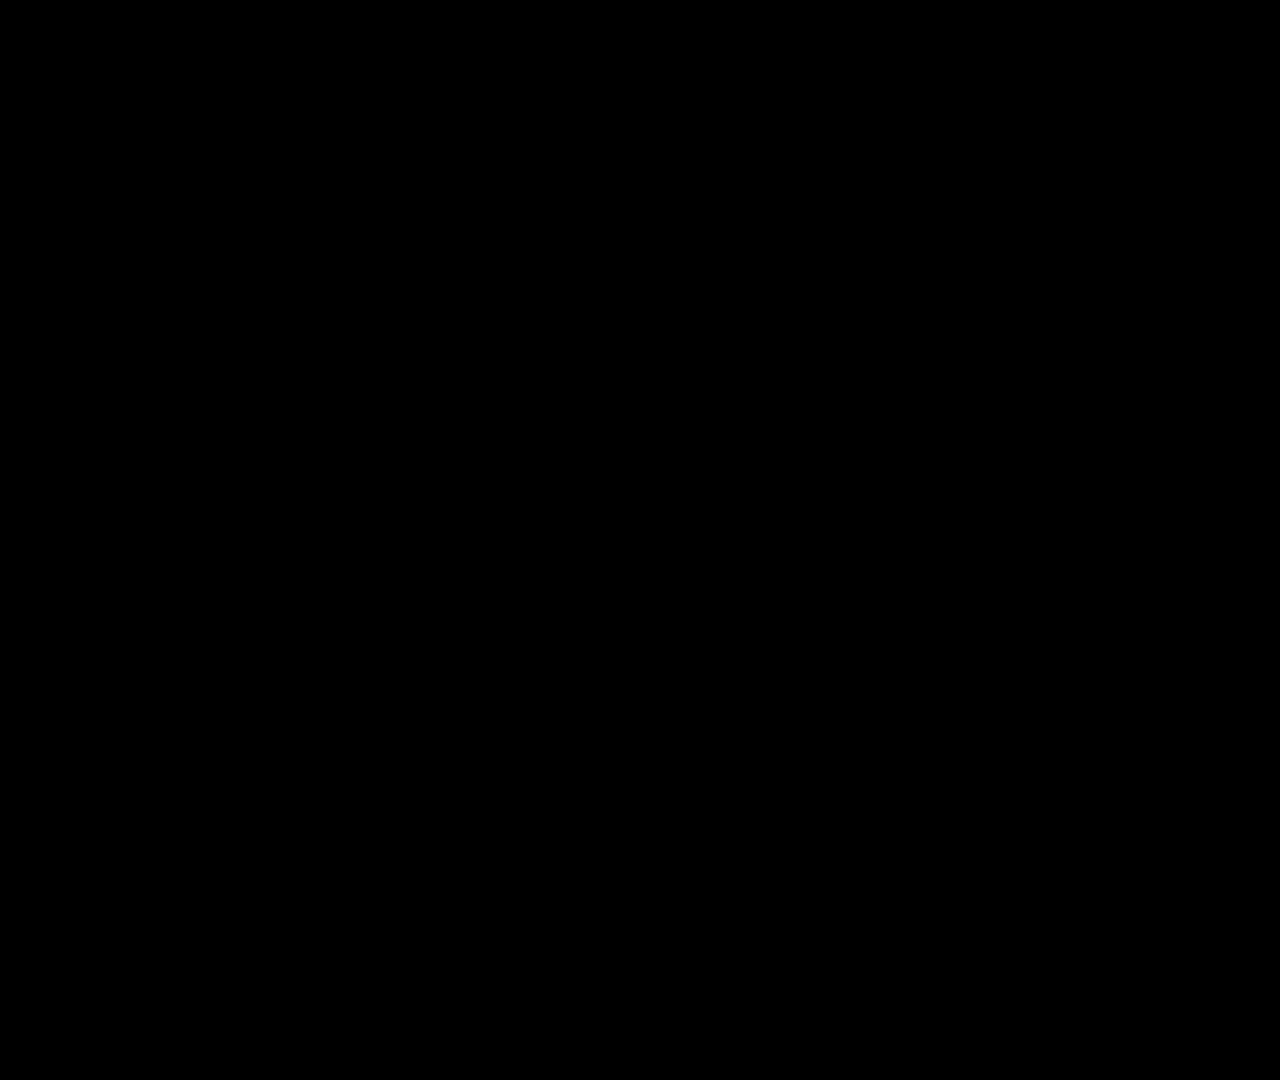
==== hyperframes/index.html @ 961dae5e "feat: scaffold HyperFrames project with hot-tips authoring contract (check passes)" ====
<!doctype html>
<html lang="en">
  <head>
    <meta charset="UTF-8" />
    <meta name="viewport" content="width=1920, height=1080" />
    <script src="https://cdn.jsdelivr.net/npm/gsap@3.14.2/dist/gsap.min.js"></script>
    <style>
      * {
        margin: 0;
        padding: 0;
        box-sizing: border-box;
      }
      html,
      body {
        margin: 0;
        width: 1920px;
        height: 1080px;
        overflow: hidden;
        background: #000;
      }
      body {
        font-family: "Inter", sans-serif;
      }
      code,
      pre,
      .monospace {
        font-family: "JetBrains Mono", monospace;
      }
    </style>
  </head>
  <body>
    <div
      id="root"
      data-composition-id="main"
      data-start="0"
      data-duration="10"
      data-width="1920"
      data-height="1080"
    >
      
      

      <!--
        Add your clips here. Example:
        <div id="title" class="clip" data-start="0" data-duration="5" data-track-index="1"
             style="font-size: 64px; color: #fff; padding: 40px">
          Hello World
        </div>
      -->
    </div>

    <script>
      window.__timelines = window.__timelines || {};
      const tl = gsap.timeline({ paused: true });
      // Example: tl.from("#title", { opacity: 0, y: -50, duration: 1 }, 0);
      window.__timelines["main"] = tl;
    </script>
  </body>
</html>
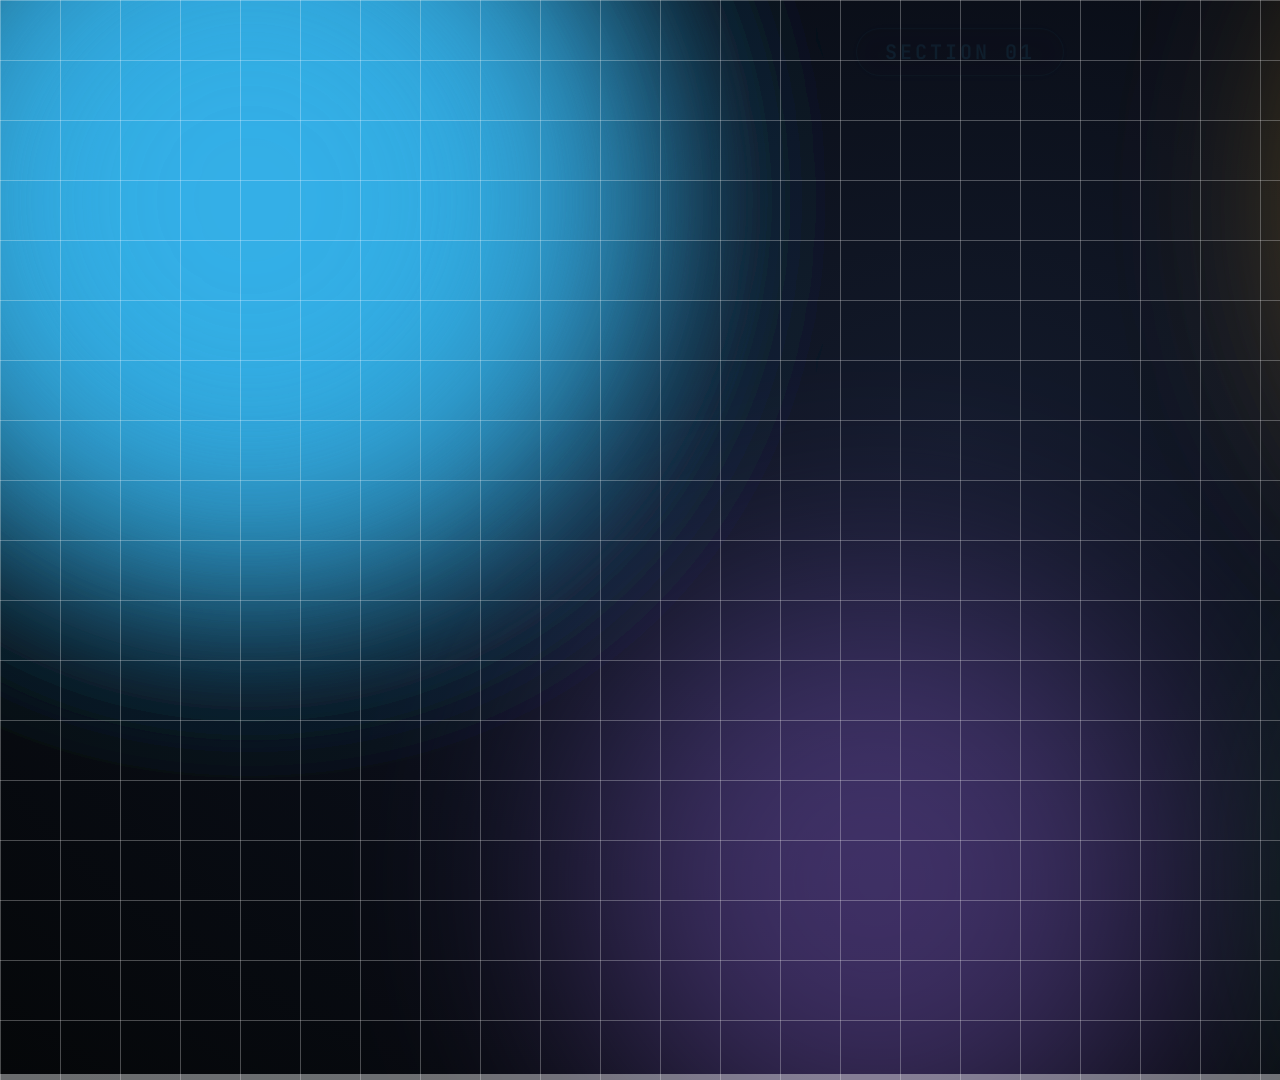
==== commit f43cf662: "feat: harness-engineering 10-clip HyperFrames composition (6:22, check passes, 61/61 WCAG AA)" ====
--- a/hyperframes/index.html
+++ b/hyperframes/index.html
@@ -3,57 +3,523 @@
   <head>
     <meta charset="UTF-8" />
     <meta name="viewport" content="width=1920, height=1080" />
+    <title>Agent Harness Engineering</title>
+    <link rel="preconnect" href="https://fonts.googleapis.com" />
+    <link rel="preconnect" href="https://fonts.gstatic.com" crossorigin />
+    <link
+      href="https://fonts.googleapis.com/css2?family=Inter:wght@400;500;600;700;800&family=JetBrains+Mono:wght@400;500;600;700&display=swap"
+      rel="stylesheet"
+    />
     <script src="https://cdn.jsdelivr.net/npm/gsap@3.14.2/dist/gsap.min.js"></script>
-    <style>
-      * {
-        margin: 0;
-        padding: 0;
-        box-sizing: border-box;
-      }
-      html,
-      body {
-        margin: 0;
-        width: 1920px;
-        height: 1080px;
-        overflow: hidden;
-        background: #000;
-      }
-      body {
-        font-family: "Inter", sans-serif;
-      }
-      code,
-      pre,
-      .monospace {
-        font-family: "JetBrains Mono", monospace;
-      }
-    </style>
+    <link rel="stylesheet" href="styles/main.css" />
   </head>
   <body>
     <div
       id="root"
-      data-composition-id="main"
+      data-composition-id="agent-harness-engineering"
       data-start="0"
-      data-duration="10"
+      data-duration="382"
       data-width="1920"
       data-height="1080"
+      data-layout-allow-overflow
     >
-      
-      
-
-      <!--
-        Add your clips here. Example:
-        <div id="title" class="clip" data-start="0" data-duration="5" data-track-index="1"
-             style="font-size: 64px; color: #fff; padding: 40px">
-          Hello World
-        </div>
-      -->
+      <!-- ────────────────────────────────────────────────────
+           CLIP 1 — Introduction to Agent Harness Engineering
+           start 0 · dur 38 · track 1
+      ──────────────────────────────────────────────────── -->
+      <section
+        id="clip-1"
+        class="clip"
+        data-start="0"
+        data-duration="38"
+        data-track-index="1"
+      >
+        <div class="scene-bg" aria-hidden="true"></div>
+        <div class="glow glow-cyan" aria-hidden="true"></div>
+        <div class="grid-overlay" aria-hidden="true"></div>
+
+        <div class="scene-content">
+          <span class="badge badge-cyan" data-el="badge">SECTION 01</span>
+          <h1 class="title">Agent Harness Engineering</h1>
+          <p class="subtitle">What wraps an LLM to make it an agent?</p>
+
+          <div class="cards-row">
+            <div class="card card-cyan" data-el="left-card">
+              <h3 class="card-title">Agent = Model + Harness</h3>
+              <ul class="bullets">
+                <li data-el="bullet">Model = the brain (LLM)</li>
+                <li data-el="bullet">Harness = everything around it</li>
+                <li data-el="bullet">Analogy: OS wraps a CPU</li>
+                <li data-el="bullet">Same model, 6× performance difference</li>
+              </ul>
+            </div>
+            <div class="card card-purple" data-el="right-card">
+              <h3 class="card-title">The OS Analogy</h3>
+              <ul class="bullets">
+                <li data-el="bullet">LLM = CPU</li>
+                <li data-el="bullet">Context = RAM</li>
+                <li data-el="bullet">Database = Disk</li>
+                <li data-el="bullet">Tools = Drivers</li>
+                <li data-el="bullet">Harness = Operating System</li>
+              </ul>
+            </div>
+          </div>
+
+          <div class="callout callout-amber" data-el="callout">
+            The harness is the operating system for your AI agent.
+          </div>
+        </div>
+        <div class="progress-bar" aria-hidden="true"><span data-el="progress"></span></div>
+      </section>
+
+      <!-- ────────────────────────────────────────────────────
+           CLIP 2 — Framework vs Harness
+           start 38 · dur 38 · track 1
+      ──────────────────────────────────────────────────── -->
+      <section
+        id="clip-2"
+        class="clip"
+        data-start="38"
+        data-duration="38"
+        data-track-index="1"
+      >
+        <div class="scene-bg" aria-hidden="true"></div>
+        <div class="glow glow-amber" aria-hidden="true"></div>
+        <div class="grid-overlay" aria-hidden="true"></div>
+
+        <div class="scene-content">
+          <span class="badge badge-cyan" data-el="badge">SECTION 02</span>
+          <h1 class="title">Framework vs Harness</h1>
+          <p class="subtitle">Two paradigms for building AI agents</p>
+
+          <div class="cards-row">
+            <div class="card card-amber" data-el="left-card">
+              <h3 class="card-title">Frameworks</h3>
+              <p class="card-tag">Build from parts</p>
+              <ul class="bullets">
+                <li data-el="bullet">LangChain, AutoGen</li>
+                <li data-el="bullet">Manual wiring of chains &amp; retrievers</li>
+                <li data-el="bullet">You assemble the pipeline</li>
+                <li data-el="bullet">Building blocks, not a working agent</li>
+              </ul>
+            </div>
+            <div class="card card-emerald" data-el="right-card">
+              <h3 class="card-title">Harnesses</h3>
+              <p class="card-tag">Pre-wired &amp; ready</p>
+              <ul class="bullets">
+                <li data-el="bullet">Claude Code, Cursor</li>
+                <li data-el="bullet">Pre-wired execution loop</li>
+                <li data-el="bullet">Targets user goals directly</li>
+                <li data-el="bullet">Industry is converging here</li>
+              </ul>
+            </div>
+          </div>
+
+          <div class="callout callout-emerald" data-el="callout">
+            Frameworks give you parts. Harnesses give you a working agent.
+          </div>
+        </div>
+        <div class="progress-bar" aria-hidden="true"><span data-el="progress"></span></div>
+      </section>
+
+      <!-- ────────────────────────────────────────────────────
+           CLIP 3 — The Execution Loop
+           start 76 · dur 40 · track 1
+      ──────────────────────────────────────────────────── -->
+      <section
+        id="clip-3"
+        class="clip"
+        data-start="76"
+        data-duration="40"
+        data-track-index="1"
+      >
+        <div class="scene-bg" aria-hidden="true"></div>
+        <div class="glow glow-cyan" aria-hidden="true"></div>
+        <div class="grid-overlay" aria-hidden="true"></div>
+
+        <div class="scene-content">
+          <span class="badge badge-cyan" data-el="badge">SECTION 03</span>
+          <h1 class="title">The Execution Loop</h1>
+          <p class="subtitle">The heartbeat of every agent harness</p>
+
+          <div class="cards-row">
+            <div class="card card-cyan card-diagram" data-el="left-card">
+              <h3 class="card-title">The While Loop</h3>
+              <div class="flow-nodes" data-el="flow">
+                <div class="flow-node" data-el="node">Initialize</div>
+                <div class="flow-node" data-el="node">Read Context</div>
+                <div class="flow-node" data-el="node">Call LLM</div>
+                <div class="flow-node" data-el="node">Evaluate Output</div>
+                <div class="flow-node flow-branch" data-el="node">Branch</div>
+              </div>
+              <p class="flow-caption">No tool calls → final answer · tool calls → execute → observe → loop</p>
+            </div>
+            <div class="card card-purple" data-el="right-card">
+              <h3 class="card-title">Two Exit Conditions</h3>
+              <ul class="bullets">
+                <li data-el="bullet">Clean exit: model returns final answer</li>
+                <li data-el="bullet">Hard stop: max iterations exceeded</li>
+                <li data-el="bullet">Each turn appends tool observations</li>
+                <li data-el="bullet">Bounded by a max iteration counter</li>
+              </ul>
+            </div>
+          </div>
+
+          <div class="callout callout-cyan" data-el="callout">
+            Read → Call → Inspect → Act → Repeat. Two ways out.
+          </div>
+        </div>
+        <div class="progress-bar" aria-hidden="true"><span data-el="progress"></span></div>
+      </section>
+
+      <!-- ────────────────────────────────────────────────────
+           CLIP 4 — Context Management & Compaction
+           start 116 · dur 38 · track 1
+      ──────────────────────────────────────────────────── -->
+      <section
+        id="clip-4"
+        class="clip"
+        data-start="116"
+        data-duration="38"
+        data-track-index="1"
+      >
+        <div class="scene-bg" aria-hidden="true"></div>
+        <div class="glow glow-cyan" aria-hidden="true"></div>
+        <div class="grid-overlay" aria-hidden="true"></div>
+
+        <div class="scene-content">
+          <span class="badge badge-cyan" data-el="badge">SECTION 04</span>
+          <h1 class="title title-md">Context Management &amp; Compaction</h1>
+          <p class="subtitle">Keeping the agent's memory manageable</p>
+
+          <div class="cards-row">
+            <div class="card card-cyan card-diagram" data-el="left-card">
+              <h3 class="card-title">Compaction Flow</h3>
+              <div class="flow-nodes" data-el="flow">
+                <div class="flow-node" data-el="node">Count Tokens</div>
+                <div class="flow-node flow-hex" data-el="node">Threshold?</div>
+                <div class="flow-node" data-el="node">Trigger Compaction</div>
+                <div class="flow-node flow-fan" data-el="node">Prefix / Recent / Summarize</div>
+                <div class="flow-node" data-el="node">Reassemble</div>
+              </div>
+            </div>
+            <div class="card card-emerald" data-el="right-card">
+              <h3 class="card-title">What Gets Preserved</h3>
+              <ul class="bullets">
+                <li data-el="bullet">Prefix (system prompt + goal): verbatim</li>
+                <li data-el="bullet">Recent turns: kept as working memory</li>
+                <li data-el="bullet">Middle history: compressed into summary</li>
+                <li data-el="bullet">Reassembled into a smaller message list</li>
+              </ul>
+            </div>
+          </div>
+
+          <div class="callout callout-amber" data-el="callout">
+            Compaction = save the ends, summarize the middle.
+          </div>
+        </div>
+        <div class="progress-bar" aria-hidden="true"><span data-el="progress"></span></div>
+      </section>
+
+      <!-- ────────────────────────────────────────────────────
+           CLIP 5 — Tools, Skills & Permission Gating
+           start 154 · dur 38 · track 1
+      ──────────────────────────────────────────────────── -->
+      <section
+        id="clip-5"
+        class="clip"
+        data-start="154"
+        data-duration="38"
+        data-track-index="1"
+      >
+        <div class="scene-bg" aria-hidden="true"></div>
+        <div class="glow glow-cyan" aria-hidden="true"></div>
+        <div class="grid-overlay" aria-hidden="true"></div>
+
+        <div class="scene-content">
+          <span class="badge badge-cyan" data-el="badge">SECTION 05</span>
+          <h1 class="title title-md">Tools, Skills &amp; Permission Gating</h1>
+          <p class="subtitle">How the harness controls what tools may run</p>
+
+          <div class="cards-row">
+            <div class="card card-cyan" data-el="left-card">
+              <h3 class="card-title">Tool Registry</h3>
+              <ul class="bullets">
+                <li data-el="bullet">Tools registered by name + metadata</li>
+                <li data-el="bullet">LLM addresses tools by name only</li>
+                <li data-el="bullet">Registry decouples definition from execution</li>
+                <li data-el="bullet">Examples: view_file, write_file, run_bash</li>
+              </ul>
+            </div>
+            <div class="card card-ruby" data-el="right-card">
+              <h3 class="card-title">Permission Tiers</h3>
+              <ul class="bullets">
+                <li data-el="bullet">Read-only: view files, search</li>
+                <li data-el="bullet">Workspace: write within project dir</li>
+                <li data-el="bullet">Full: any command, any path</li>
+                <li data-el="bullet">Intercept before execute — never run blindly</li>
+              </ul>
+            </div>
+          </div>
+
+          <div class="callout callout-ruby" data-el="callout">
+            The harness intercepts every tool call before it runs.
+          </div>
+        </div>
+        <div class="progress-bar" aria-hidden="true"><span data-el="progress"></span></div>
+      </section>
+
+      <!-- ────────────────────────────────────────────────────
+           CLIP 6 — Sub-Agent Delegation
+           start 192 · dur 38 · track 1
+      ──────────────────────────────────────────────────── -->
+      <section
+        id="clip-6"
+        class="clip"
+        data-start="192"
+        data-duration="38"
+        data-track-index="1"
+      >
+        <div class="scene-bg" aria-hidden="true"></div>
+        <div class="glow glow-cyan" aria-hidden="true"></div>
+        <div class="grid-overlay" aria-hidden="true"></div>
+
+        <div class="scene-content">
+          <span class="badge badge-cyan" data-el="badge">SECTION 06</span>
+          <h1 class="title">Sub-Agent Delegation</h1>
+          <p class="subtitle subtitle-sm">Spawning specialist agents for exploration and verification</p>
+
+          <div class="cards-row">
+            <div class="card card-cyan" data-el="left-card">
+              <h3 class="card-title">Explorer Sub-Agent</h3>
+              <ul class="bullets">
+                <li data-el="bullet">Spawned with isolated session</li>
+                <li data-el="bullet">Restricted tools (search, read)</li>
+                <li data-el="bullet">Runs search turns</li>
+                <li data-el="bullet">Returns findings summary, not raw logs</li>
+              </ul>
+            </div>
+            <div class="card card-emerald" data-el="right-card">
+              <h3 class="card-title">Verifier Sub-Agent</h3>
+              <ul class="bullets">
+                <li data-el="bullet">Separate isolated session</li>
+                <li data-el="bullet">Restricted to pytest only</li>
+                <li data-el="bullet">Runs the test suite</li>
+                <li data-el="bullet">Returns pass/fail result to parent</li>
+              </ul>
+            </div>
+          </div>
+
+          <div class="callout callout-purple" data-el="callout">
+            Sub-agents return summaries, not raw logs — protecting the parent's context.
+          </div>
+        </div>
+        <div class="progress-bar" aria-hidden="true"><span data-el="progress"></span></div>
+      </section>
+
+      <!-- ────────────────────────────────────────────────────
+           CLIP 7 — Session Persistence & Prompt Assembly
+           start 230 · dur 38 · track 1
+      ──────────────────────────────────────────────────── -->
+      <section
+        id="clip-7"
+        class="clip"
+        data-start="230"
+        data-duration="38"
+        data-track-index="1"
+      >
+        <div class="scene-bg" aria-hidden="true"></div>
+        <div class="glow glow-cyan" aria-hidden="true"></div>
+        <div class="grid-overlay" aria-hidden="true"></div>
+
+        <div class="scene-content">
+          <span class="badge badge-cyan" data-el="badge">SECTION 07</span>
+          <h1 class="title title-sm">Session Persistence &amp; Prompt Assembly</h1>
+          <p class="subtitle">How agents remember and rebuild context</p>
+
+          <div class="cards-row">
+            <div class="card card-cyan" data-el="left-card">
+              <h3 class="card-title">Event Log (JSONL)</h3>
+              <ul class="bullets">
+                <li data-el="bullet">Every turn recorded as a discrete event</li>
+                <li data-el="bullet">USER_INPUT → MODEL_CALL → TOOL_RESULT</li>
+                <li data-el="bullet">Append-only JSONL stream</li>
+                <li data-el="bullet">Compaction events flushed to disk</li>
+              </ul>
+            </div>
+            <div class="card card-purple" data-el="right-card">
+              <h3 class="card-title">Three-Layer Prompt Rebuild</h3>
+              <ul class="bullets">
+                <li data-el="bullet">Layer 1: Static base harness instructions</li>
+                <li data-el="bullet">Layer 2: Injected AGENTS.md config</li>
+                <li data-el="bullet">Layer 3: Replayed compacted history</li>
+                <li data-el="bullet">Assembled fresh every turn</li>
+              </ul>
+            </div>
+          </div>
+
+          <div class="callout callout-cyan" data-el="callout">
+            Log everything. Rebuild the prompt from three layers each turn.
+          </div>
+        </div>
+        <div class="progress-bar" aria-hidden="true"><span data-el="progress"></span></div>
+      </section>
+
+      <!-- ────────────────────────────────────────────────────
+           CLIP 8 — Hooks, Permissions & Safety
+           start 268 · dur 38 · track 1
+      ──────────────────────────────────────────────────── -->
+      <section
+        id="clip-8"
+        class="clip"
+        data-start="268"
+        data-duration="38"
+        data-track-index="1"
+      >
+        <div class="scene-bg" aria-hidden="true"></div>
+        <div class="glow glow-amber" aria-hidden="true"></div>
+        <div class="grid-overlay" aria-hidden="true"></div>
+
+        <div class="scene-content">
+          <span class="badge badge-cyan" data-el="badge">SECTION 08</span>
+          <h1 class="title title-md-sm">Hooks, Permissions &amp; Safety</h1>
+          <p class="subtitle">The multi-stage safety pipeline</p>
+
+          <div class="cards-row">
+            <div class="card card-amber" data-el="left-card">
+              <h3 class="card-title">Pre-Tool Hooks</h3>
+              <ul class="bullets">
+                <li data-el="bullet">Intercept before execution</li>
+                <li data-el="bullet">Allow → run the tool</li>
+                <li data-el="bullet">Deny → block with error</li>
+                <li data-el="bullet">Modify → rewrite the command</li>
+              </ul>
+            </div>
+            <div class="card card-ruby" data-el="right-card">
+              <h3 class="card-title">Post-Tool &amp; Interactive Approval</h3>
+              <ul class="bullets">
+                <li data-el="bullet">Post-tool hooks: audit every result</li>
+                <li data-el="bullet">Destructive commands escalate to user</li>
+                <li data-el="bullet">Interactive approval prompt: approve or deny</li>
+                <li data-el="bullet">Audit log injected back into context</li>
+              </ul>
+            </div>
+          </div>
+
+          <div class="callout callout-ruby" data-el="callout">
+            Never execute directly — traverse the safety pipeline first.
+          </div>
+        </div>
+        <div class="progress-bar" aria-hidden="true"><span data-el="progress"></span></div>
+      </section>
+
+      <!-- ────────────────────────────────────────────────────
+           CLIP 9 — Research Insights
+           start 306 · dur 38 · track 1
+      ──────────────────────────────────────────────────── -->
+      <section
+        id="clip-9"
+        class="clip"
+        data-start="306"
+        data-duration="38"
+        data-track-index="1"
+      >
+        <div class="scene-bg" aria-hidden="true"></div>
+        <div class="glow glow-purple" aria-hidden="true"></div>
+        <div class="grid-overlay" aria-hidden="true"></div>
+
+        <div class="scene-content">
+          <span class="badge badge-cyan" data-el="badge">SECTION 09</span>
+          <h1 class="title">Research Insights</h1>
+          <p class="subtitle subtitle-sm">What Tsinghua's NLAH study tells us about harness design</p>
+
+          <div class="cards-row">
+            <div class="card card-cyan" data-el="left-card">
+              <h3 class="card-title">Module Ablation Results</h3>
+              <ul class="bullets">
+                <li data-el="bullet">Self-Evolution Attempt Loop: +4.8 SWE-bench ✓</li>
+                <li data-el="bullet">Evaluation Verifiers: −0.8 SWE-bench ✗</li>
+                <li data-el="bullet">Multi-Candidate Search: −2.4 SWE-bench ✗</li>
+                <li data-el="bullet">Only Self-Evolution consistently helps</li>
+              </ul>
+            </div>
+            <div class="card card-purple" data-el="right-card">
+              <h3 class="card-title">Harness Design Principle</h3>
+              <ul class="bullets">
+                <li data-el="bullet">Narrowing attempt loop > broadening search</li>
+                <li data-el="bullet">Verifiers and search hurt performance</li>
+                <li data-el="bullet">Fold Self-Evolution into core rule</li>
+                <li data-el="bullet">Drop what doesn't help</li>
+              </ul>
+            </div>
+          </div>
+
+          <div class="callout callout-purple" data-el="callout">
+            Narrowing the attempt loop beats broadening the search space.
+          </div>
+        </div>
+        <div class="progress-bar" aria-hidden="true"><span data-el="progress"></span></div>
+      </section>
+
+      <!-- ────────────────────────────────────────────────────
+           CLIP 10 — Minimal Python Harness Synthesis
+           start 344 · dur 38 · track 1
+      ──────────────────────────────────────────────────── -->
+      <section
+        id="clip-10"
+        class="clip"
+        data-start="344"
+        data-duration="38"
+        data-track-index="1"
+      >
+        <div class="scene-bg" aria-hidden="true"></div>
+        <div class="glow glow-emerald" aria-hidden="true"></div>
+        <div class="grid-overlay" aria-hidden="true"></div>
+
+        <div class="scene-content">
+          <span class="badge badge-cyan" data-el="badge">SECTION 10</span>
+          <h1 class="title">Minimal Python Harness</h1>
+          <p class="subtitle">Nine components, zero dependencies, one file</p>
+
+          <div class="cards-row">
+            <div class="card card-gradient card-diagram" data-el="left-card">
+              <h3 class="card-title">The 9-Component Architecture</h3>
+              <div class="flow-nodes flow-2col" data-el="flow">
+                <div class="flow-node" data-el="node">1 · System Prompt Assembly</div>
+                <div class="flow-node" data-el="node">2 · Execution Loop</div>
+                <div class="flow-node" data-el="node">3 · Context Management</div>
+                <div class="flow-node" data-el="node">4 · Pre-Tool Hooks</div>
+                <div class="flow-node" data-el="node">5 · Permissions &amp; Safety</div>
+                <div class="flow-node" data-el="node">6 · Tool Registry</div>
+                <div class="flow-node" data-el="node">7 · Built-in Primitives</div>
+                <div class="flow-node" data-el="node">8 · Sub-Agent Management</div>
+                <div class="flow-node" data-el="node">9 · Session Persistence</div>
+              </div>
+            </div>
+            <div class="card card-emerald" data-el="right-card">
+              <h3 class="card-title">The Complete Checklist</h3>
+              <ul class="bullets">
+                <li data-el="bullet">Zero external dependencies</li>
+                <li data-el="bullet">Pure Python standard library</li>
+                <li data-el="bullet">One file: minimal_harness.py</li>
+                <li data-el="bullet">A complete, working agent harness</li>
+              </ul>
+            </div>
+          </div>
+
+          <div class="callout callout-emerald" data-el="callout">
+            Nine components. Zero dependencies. One file. That's a harness.
+          </div>
+        </div>
+        <div class="progress-bar" aria-hidden="true"><span data-el="progress"></span></div>
+      </section>
     </div>
 
+    <script src="anim.js"></script>
     <script>
+      // Lint-visible registration (anim.js builds & registers the real timeline)
       window.__timelines = window.__timelines || {};
-      const tl = gsap.timeline({ paused: true });
-      // Example: tl.from("#title", { opacity: 0, y: -50, duration: 1 }, 0);
-      window.__timelines["main"] = tl;
+      window.__timelines["agent-harness-engineering"] = window.__timelines["agent-harness-engineering"] || gsap.timeline({ paused: true });
     </script>
   </body>
-</html>
+</html>
--- a/hyperframes/styles/main.css
+++ b/hyperframes/styles/main.css
@@ -0,0 +1,424 @@
+/* ═══════════════════════════════════════════════════════════════
+   Agent Harness Engineering — HyperFrames Design System
+   #090d16 slate · Inter + JetBrains Mono · glassmorphism · electric
+   ═══════════════════════════════════════════════════════════════ */
+
+/* ── Reset & globals ── */
+* {
+  margin: 0;
+  padding: 0;
+  box-sizing: border-box;
+}
+
+html,
+body {
+  margin: 0;
+  width: 1920px;
+  height: 1080px;
+  overflow: hidden;
+  background: #000;
+}
+
+body {
+  font-family: "Inter", system-ui, -apple-system, sans-serif;
+  color: #e6edf3;
+  -webkit-font-smoothing: antialiased;
+  -moz-osx-font-smoothing: grayscale;
+}
+
+code,
+pre,
+.mono {
+  font-family: "JetBrains Mono", monospace;
+}
+
+/* ── Composition root ── */
+#root {
+  position: relative;
+  width: 1920px;
+  height: 1080px;
+  overflow: hidden;
+  background: #090d16;
+}
+
+/* ── Clip base ── */
+.clip {
+  position: absolute;
+  inset: 0;
+  width: 1920px;
+  height: 1080px;
+  overflow: hidden;
+}
+
+/* ── Scene background gradient ── */
+.scene-bg {
+  position: absolute;
+  inset: 0;
+  background: radial-gradient(
+    ellipse at 50% 40%,
+    #131a2b 0%,
+    #090d16 55%,
+    #050709 100%
+  );
+  z-index: 0;
+}
+
+/* ── Ambient glow circles ── */
+.glow {
+  position: absolute;
+  border-radius: 50%;
+  filter: blur(120px);
+  opacity: 0.35;
+  z-index: 1;
+  pointer-events: none;
+}
+.glow-cyan {
+  width: 700px;
+  height: 700px;
+  top: -150px;
+  left: -100px;
+  background: #38bdf8;
+}
+.glow-amber {
+  width: 650px;
+  height: 650px;
+  top: -120px;
+  right: -80px;
+  background: #d29922;
+}
+.glow-purple {
+  width: 600px;
+  height: 600px;
+  bottom: -100px;
+  left: 30%;
+  background: #a371f7;
+}
+.glow-emerald {
+  width: 650px;
+  height: 650px;
+  bottom: -120px;
+  right: -100px;
+  background: #3fb950;
+}
+
+/* ── Grid overlay ── */
+.grid-overlay {
+  position: absolute;
+  inset: 0;
+  background-image:
+    linear-gradient(rgba(255, 255, 255, 0.03) 1px, transparent 1px),
+    linear-gradient(90deg, rgba(255, 255, 255, 0.03) 1px, transparent 1px);
+  background-size: 60px 60px;
+  z-index: 2;
+  pointer-events: none;
+}
+
+/* ── Scene content layout ── */
+.scene-content {
+  position: relative;
+  z-index: 10;
+  width: 1760px;
+  height: 980px;
+  margin: 50px 80px;
+  display: flex;
+  flex-direction: column;
+  align-items: center;
+}
+
+/* ── Badge ── */
+.badge {
+  display: inline-block;
+  font-family: "JetBrains Mono", monospace;
+  font-size: 20px;
+  font-weight: 600;
+  letter-spacing: 3px;
+  padding: 10px 28px;
+  border-radius: 999px;
+  margin-bottom: 24px;
+  background: rgba(22, 27, 38, 0.85);
+  backdrop-filter: blur(12px);
+  border: 1px solid rgba(255, 255, 255, 0.1);
+}
+.badge-cyan {
+  color: #38bdf8;
+  border-color: rgba(56, 189, 248, 0.4);
+  box-shadow: 0 0 20px rgba(56, 189, 248, 0.15);
+}
+
+/* ── Title ── */
+.title {
+  font-size: 64px;
+  font-weight: 800;
+  color: #f0f6fc;
+  text-align: center;
+  line-height: 1.1;
+  margin-bottom: 16px;
+  letter-spacing: -1px;
+}
+.title-md {
+  font-size: 56px;
+}
+.title-md-sm {
+  font-size: 60px;
+}
+.title-sm {
+  font-size: 52px;
+}
+
+/* ── Subtitle ── */
+.subtitle {
+  font-size: 28px;
+  font-weight: 400;
+  color: #9ca3af;
+  text-align: center;
+  margin-bottom: 50px;
+  max-width: 1200px;
+}
+.subtitle-sm {
+  font-size: 26px;
+}
+
+/* ── Cards row ── */
+.cards-row {
+  display: flex;
+  gap: 60px;
+  width: 100%;
+  justify-content: center;
+  align-items: flex-start;
+  flex: 1;
+}
+
+/* ── Glassmorphism card ── */
+.card {
+  position: relative;
+  flex: 0 0 760px;
+  max-width: 760px;
+  background: rgba(22, 27, 38, 0.85);
+  backdrop-filter: blur(12px);
+  border: 1px solid rgba(255, 255, 255, 0.1);
+  border-radius: 20px;
+  padding: 36px 40px;
+  box-shadow:
+    0 8px 32px rgba(0, 0, 0, 0.4),
+    0 0 0 1px rgba(255, 255, 255, 0.03) inset;
+}
+
+/* Accent border variants */
+.card-cyan {
+  border-color: rgba(56, 189, 248, 0.35);
+  box-shadow: 0 8px 32px rgba(0, 0, 0, 0.4), 0 0 30px rgba(56, 189, 248, 0.08);
+}
+.card-purple {
+  border-color: rgba(163, 113, 247, 0.35);
+  box-shadow: 0 8px 32px rgba(0, 0, 0, 0.4), 0 0 30px rgba(163, 113, 247, 0.08);
+}
+.card-emerald {
+  border-color: rgba(63, 185, 80, 0.35);
+  box-shadow: 0 8px 32px rgba(0, 0, 0, 0.4), 0 0 30px rgba(63, 185, 80, 0.08);
+}
+.card-amber {
+  border-color: rgba(210, 153, 34, 0.35);
+  box-shadow: 0 8px 32px rgba(0, 0, 0, 0.4), 0 0 30px rgba(210, 153, 34, 0.08);
+}
+.card-ruby {
+  border-color: rgba(248, 81, 73, 0.35);
+  box-shadow: 0 8px 32px rgba(0, 0, 0, 0.4), 0 0 30px rgba(248, 81, 73, 0.08);
+}
+.card-gradient {
+  border: 2px solid transparent;
+  background-image:
+    linear-gradient(rgba(22, 27, 38, 0.85), rgba(22, 27, 38, 0.85)),
+    linear-gradient(135deg, #38bdf8, #a371f7);
+  background-origin: border-box;
+  background-clip: padding-box, border-box;
+}
+
+/* ── Card title ── */
+.card-title {
+  font-size: 32px;
+  font-weight: 700;
+  color: #f0f6fc;
+  margin-bottom: 20px;
+  padding-bottom: 16px;
+  border-bottom: 1px solid rgba(255, 255, 255, 0.08);
+}
+
+/* ── Card tag (subtitle within card) ── */
+.card-tag {
+  font-family: "JetBrains Mono", monospace;
+  font-size: 18px;
+  color: #9ca3af;
+  margin-bottom: 16px;
+}
+
+/* ── Bullets ── */
+.bullets {
+  list-style: none;
+  padding: 0;
+}
+.bullets li {
+  font-size: 23px;
+  font-weight: 400;
+  color: #d1d5db;
+  line-height: 1.6;
+  padding: 10px 0 10px 32px;
+  position: relative;
+}
+.bullets li::before {
+  content: "▸";
+  position: absolute;
+  left: 0;
+  top: 10px;
+  color: #38bdf8;
+  font-size: 20px;
+  font-weight: 600;
+}
+.card-purple .bullets li::before {
+  color: #a371f7;
+}
+.card-emerald .bullets li::before {
+  color: #3fb950;
+}
+.card-amber .bullets li::before {
+  color: #d29922;
+}
+.card-ruby .bullets li::before {
+  color: #f85149;
+}
+
+/* ── Callout ── */
+.callout {
+  position: absolute;
+  bottom: 60px;
+  left: 50%;
+  transform: translateX(-50%);
+  width: 1400px;
+  text-align: center;
+  font-size: 30px;
+  font-weight: 600;
+  color: #f0f6fc;
+  padding: 28px 48px;
+  border-radius: 16px;
+  background: rgba(22, 27, 38, 0.9);
+  backdrop-filter: blur(12px);
+  border: 1px solid rgba(255, 255, 255, 0.12);
+  letter-spacing: 0.5px;
+  z-index: 20;
+}
+.callout-cyan {
+  border-color: rgba(56, 189, 248, 0.4);
+  box-shadow: 0 0 40px rgba(56, 189, 248, 0.15);
+}
+.callout-purple {
+  border-color: rgba(163, 113, 247, 0.4);
+  box-shadow: 0 0 40px rgba(163, 113, 247, 0.15);
+}
+.callout-emerald {
+  border-color: rgba(63, 185, 80, 0.4);
+  box-shadow: 0 0 40px rgba(63, 185, 80, 0.15);
+}
+.callout-amber {
+  border-color: rgba(210, 153, 34, 0.4);
+  box-shadow: 0 0 40px rgba(210, 153, 34, 0.15);
+}
+.callout-ruby {
+  border-color: rgba(248, 81, 73, 0.4);
+  box-shadow: 0 0 40px rgba(248, 81, 73, 0.15);
+}
+
+/* ── Progress bar ── */
+.progress-bar {
+  position: absolute;
+  bottom: 0;
+  left: 0;
+  width: 100%;
+  height: 6px;
+  background: rgba(255, 255, 255, 0.05);
+  z-index: 30;
+}
+.progress-bar span {
+  display: block;
+  height: 100%;
+  width: 0%;
+  background: linear-gradient(90deg, #38bdf8, #a371f7);
+  border-radius: 0 3px 3px 0;
+}
+
+/* ── Diagram / flow nodes ── */
+.card-diagram {
+  display: flex;
+  flex-direction: column;
+}
+
+.flow-nodes {
+  display: flex;
+  flex-direction: column;
+  gap: 14px;
+  margin-top: 8px;
+}
+.flow-2col {
+  display: grid;
+  grid-template-columns: 1fr 1fr;
+  gap: 14px 24px;
+}
+
+.flow-node {
+  position: relative;
+  display: flex;
+  align-items: center;
+  justify-content: center;
+  padding: 16px 24px;
+  border-radius: 12px;
+  font-family: "JetBrains Mono", monospace;
+  font-size: 20px;
+  font-weight: 500;
+  color: #d1d5db;
+  background: rgba(56, 189, 248, 0.08);
+  border: 1px solid rgba(56, 189, 248, 0.25);
+  text-align: center;
+  line-height: 1.3;
+  min-height: 56px;
+}
+.flow-node::before {
+  content: "▸";
+  position: absolute;
+  left: 10px;
+  color: #38bdf8;
+  font-size: 16px;
+}
+.flow-2col .flow-node::before {
+  content: "";
+}
+.flow-hex {
+  clip-path: polygon(8% 0, 92% 0, 100% 50%, 92% 100%, 8% 100%, 0 50%);
+  background: rgba(210, 153, 34, 0.12);
+  border-color: rgba(210, 153, 34, 0.3);
+  color: #d29922;
+  font-weight: 600;
+}
+.flow-branch {
+  background: rgba(163, 113, 247, 0.12);
+  border-color: rgba(163, 113, 247, 0.3);
+  color: #b57cf9;
+  font-weight: 600;
+}
+.flow-fan {
+  background: rgba(63, 185, 80, 0.1);
+  border-color: rgba(63, 185, 80, 0.3);
+  color: #3fb950;
+}
+
+.card-gradient .flow-node {
+  border-color: rgba(163, 113, 247, 0.25);
+  background: rgba(163, 113, 247, 0.06);
+  color: #e6edf3;
+}
+
+.flow-caption {
+  margin-top: 16px;
+  font-family: "JetBrains Mono", monospace;
+  font-size: 16px;
+  color: #9ca3af;
+  text-align: center;
+  line-height: 1.5;
+}
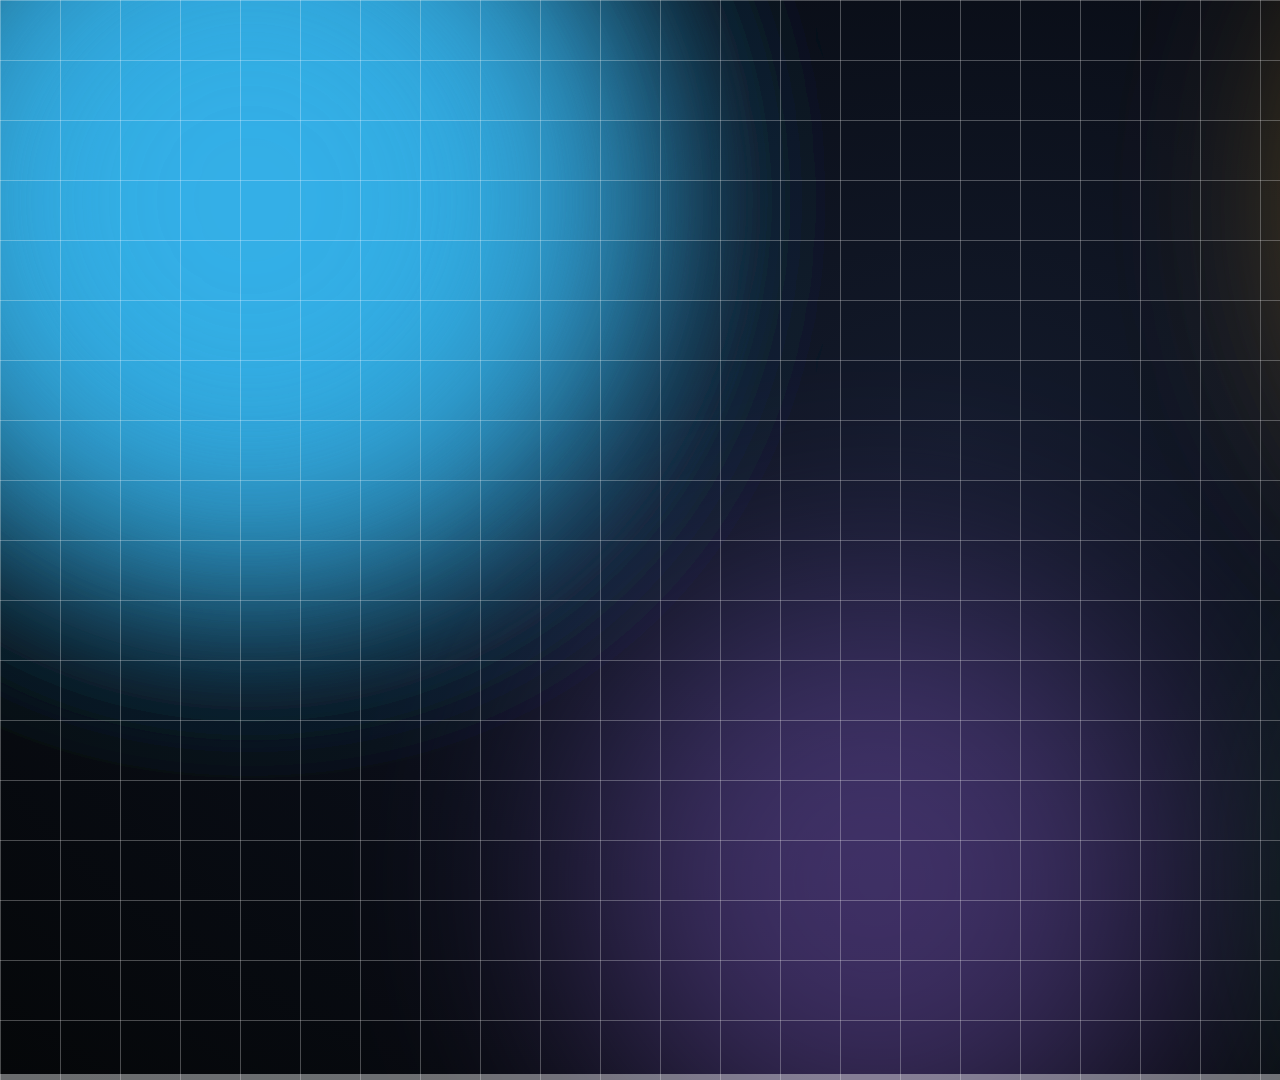
==== commit edc5ab25: "chore: commit studio-formatted index.html (verified render source), ignore render artifacts" ====
--- a/hyperframes/index.html
+++ b/hyperframes/index.html
@@ -1,517 +1,446 @@
-<!doctype html>
+<!DOCTYPE html>
 <html lang="en">
   <head>
-    <meta charset="UTF-8" />
-    <meta name="viewport" content="width=1920, height=1080" />
+    <meta charset="UTF-8">
+    <meta name="viewport" content="width=1920, height=1080">
     <title>Agent Harness Engineering</title>
-    <link rel="preconnect" href="https://fonts.googleapis.com" />
-    <link rel="preconnect" href="https://fonts.gstatic.com" crossorigin />
-    <link
-      href="https://fonts.googleapis.com/css2?family=Inter:wght@400;500;600;700;800&family=JetBrains+Mono:wght@400;500;600;700&display=swap"
-      rel="stylesheet"
-    />
+    <link rel="preconnect" href="https://fonts.googleapis.com">
+    <link rel="preconnect" href="https://fonts.gstatic.com" crossorigin="">
+    <link href="https://fonts.googleapis.com/css2?family=Inter:wght@400;500;600;700;800&family=JetBrains+Mono:wght@400;500;600;700&display=swap" rel="stylesheet">
     <script src="https://cdn.jsdelivr.net/npm/gsap@3.14.2/dist/gsap.min.js"></script>
-    <link rel="stylesheet" href="styles/main.css" />
+    <link rel="stylesheet" href="styles/main.css">
   </head>
   <body>
-    <div
-      id="root"
-      data-composition-id="agent-harness-engineering"
-      data-start="0"
-      data-duration="382"
-      data-width="1920"
-      data-height="1080"
-      data-layout-allow-overflow
-    >
+    <div data-hf-id="hf-hij7" id="root" data-composition-id="agent-harness-engineering" data-start="0" data-duration="382" data-width="1920" data-height="1080" data-layout-allow-overflow="">
       <!-- ────────────────────────────────────────────────────
            CLIP 1 — Introduction to Agent Harness Engineering
            start 0 · dur 38 · track 1
       ──────────────────────────────────────────────────── -->
-      <section
-        id="clip-1"
-        class="clip"
-        data-start="0"
-        data-duration="38"
-        data-track-index="1"
-      >
-        <div class="scene-bg" aria-hidden="true"></div>
-        <div class="glow glow-cyan" aria-hidden="true"></div>
-        <div class="grid-overlay" aria-hidden="true"></div>
-
-        <div class="scene-content">
-          <span class="badge badge-cyan" data-el="badge">SECTION 01</span>
-          <h1 class="title">Agent Harness Engineering</h1>
-          <p class="subtitle">What wraps an LLM to make it an agent?</p>
-
-          <div class="cards-row">
-            <div class="card card-cyan" data-el="left-card">
-              <h3 class="card-title">Agent = Model + Harness</h3>
-              <ul class="bullets">
-                <li data-el="bullet">Model = the brain (LLM)</li>
-                <li data-el="bullet">Harness = everything around it</li>
-                <li data-el="bullet">Analogy: OS wraps a CPU</li>
-                <li data-el="bullet">Same model, 6× performance difference</li>
-              </ul>
-            </div>
-            <div class="card card-purple" data-el="right-card">
-              <h3 class="card-title">The OS Analogy</h3>
-              <ul class="bullets">
-                <li data-el="bullet">LLM = CPU</li>
-                <li data-el="bullet">Context = RAM</li>
-                <li data-el="bullet">Database = Disk</li>
-                <li data-el="bullet">Tools = Drivers</li>
-                <li data-el="bullet">Harness = Operating System</li>
-              </ul>
-            </div>
-          </div>
-
-          <div class="callout callout-amber" data-el="callout">
+      <section data-hf-id="hf-m2pk" id="clip-1" class="clip" data-start="0" data-duration="38" data-track-index="1">
+        <div data-hf-id="hf-aylh" class="scene-bg" aria-hidden="true"></div>
+        <div data-hf-id="hf-dvl3" class="glow glow-cyan" aria-hidden="true"></div>
+        <div data-hf-id="hf-bnoa" class="grid-overlay" aria-hidden="true"></div>
+
+        <div data-hf-id="hf-cn5c" class="scene-content">
+          <span data-hf-id="hf-ra37" class="badge badge-cyan" data-el="badge">SECTION 01</span>
+          <h1 data-hf-id="hf-qo6a" class="title">Agent Harness Engineering</h1>
+          <p data-hf-id="hf-to5l" class="subtitle">What wraps an LLM to make it an agent?</p>
+
+          <div data-hf-id="hf-62wu" class="cards-row">
+            <div data-hf-id="hf-k4gz" class="card card-cyan" data-el="left-card">
+              <h3 data-hf-id="hf-3jar" class="card-title">Agent = Model + Harness</h3>
+              <ul data-hf-id="hf-99ov" class="bullets">
+                <li data-hf-id="hf-pk2j" data-el="bullet">Model = the brain (LLM)</li>
+                <li data-hf-id="hf-1792" data-el="bullet">Harness = everything around it</li>
+                <li data-hf-id="hf-vmhn" data-el="bullet">Analogy: OS wraps a CPU</li>
+                <li data-hf-id="hf-w27x" data-el="bullet">Same model, 6× performance difference</li>
+              </ul>
+            </div>
+            <div data-hf-id="hf-6xjj" class="card card-purple" data-el="right-card">
+              <h3 data-hf-id="hf-i8fz" class="card-title">The OS Analogy</h3>
+              <ul data-hf-id="hf-uh67" class="bullets">
+                <li data-hf-id="hf-xopi" data-el="bullet">LLM = CPU</li>
+                <li data-hf-id="hf-t1aw" data-el="bullet">Context = RAM</li>
+                <li data-hf-id="hf-5q7v" data-el="bullet">Database = Disk</li>
+                <li data-hf-id="hf-kod3" data-el="bullet">Tools = Drivers</li>
+                <li data-hf-id="hf-rax5" data-el="bullet">Harness = Operating System</li>
+              </ul>
+            </div>
+          </div>
+
+          <div data-hf-id="hf-wmsc" class="callout callout-amber" data-el="callout">
             The harness is the operating system for your AI agent.
           </div>
         </div>
-        <div class="progress-bar" aria-hidden="true"><span data-el="progress"></span></div>
+        <div data-hf-id="hf-f9h0" class="progress-bar" aria-hidden="true"><span data-hf-id="hf-7ydy" data-el="progress"></span></div>
       </section>
 
       <!-- ────────────────────────────────────────────────────
            CLIP 2 — Framework vs Harness
            start 38 · dur 38 · track 1
       ──────────────────────────────────────────────────── -->
-      <section
-        id="clip-2"
-        class="clip"
-        data-start="38"
-        data-duration="38"
-        data-track-index="1"
-      >
-        <div class="scene-bg" aria-hidden="true"></div>
-        <div class="glow glow-amber" aria-hidden="true"></div>
-        <div class="grid-overlay" aria-hidden="true"></div>
-
-        <div class="scene-content">
-          <span class="badge badge-cyan" data-el="badge">SECTION 02</span>
-          <h1 class="title">Framework vs Harness</h1>
-          <p class="subtitle">Two paradigms for building AI agents</p>
-
-          <div class="cards-row">
-            <div class="card card-amber" data-el="left-card">
-              <h3 class="card-title">Frameworks</h3>
-              <p class="card-tag">Build from parts</p>
-              <ul class="bullets">
-                <li data-el="bullet">LangChain, AutoGen</li>
-                <li data-el="bullet">Manual wiring of chains &amp; retrievers</li>
-                <li data-el="bullet">You assemble the pipeline</li>
-                <li data-el="bullet">Building blocks, not a working agent</li>
-              </ul>
-            </div>
-            <div class="card card-emerald" data-el="right-card">
-              <h3 class="card-title">Harnesses</h3>
-              <p class="card-tag">Pre-wired &amp; ready</p>
-              <ul class="bullets">
-                <li data-el="bullet">Claude Code, Cursor</li>
-                <li data-el="bullet">Pre-wired execution loop</li>
-                <li data-el="bullet">Targets user goals directly</li>
-                <li data-el="bullet">Industry is converging here</li>
-              </ul>
-            </div>
-          </div>
-
-          <div class="callout callout-emerald" data-el="callout">
+      <section data-hf-id="hf-hli2" id="clip-2" class="clip" data-start="38" data-duration="38" data-track-index="1">
+        <div data-hf-id="hf-li49" class="scene-bg" aria-hidden="true"></div>
+        <div data-hf-id="hf-iqbv" class="glow glow-amber" aria-hidden="true"></div>
+        <div data-hf-id="hf-y94u" class="grid-overlay" aria-hidden="true"></div>
+
+        <div data-hf-id="hf-o0eg" class="scene-content">
+          <span data-hf-id="hf-qvs6" class="badge badge-cyan" data-el="badge">SECTION 02</span>
+          <h1 data-hf-id="hf-0hx7" class="title">Framework vs Harness</h1>
+          <p data-hf-id="hf-1rxq" class="subtitle">Two paradigms for building AI agents</p>
+
+          <div data-hf-id="hf-6bz6" class="cards-row">
+            <div data-hf-id="hf-qt1h" class="card card-amber" data-el="left-card">
+              <h3 data-hf-id="hf-wrki" class="card-title">Frameworks</h3>
+              <p data-hf-id="hf-jqa4" class="card-tag">Build from parts</p>
+              <ul data-hf-id="hf-u2v6" class="bullets">
+                <li data-hf-id="hf-hvj0" data-el="bullet">LangChain, AutoGen</li>
+                <li data-hf-id="hf-4zve" data-el="bullet">Manual wiring of chains &amp; retrievers</li>
+                <li data-hf-id="hf-26ac" data-el="bullet">You assemble the pipeline</li>
+                <li data-hf-id="hf-9cq2" data-el="bullet">Building blocks, not a working agent</li>
+              </ul>
+            </div>
+            <div data-hf-id="hf-ebo3" class="card card-emerald" data-el="right-card">
+              <h3 data-hf-id="hf-gcpt" class="card-title">Harnesses</h3>
+              <p data-hf-id="hf-gs64" class="card-tag">Pre-wired &amp; ready</p>
+              <ul data-hf-id="hf-tok5" class="bullets">
+                <li data-hf-id="hf-dil5" data-el="bullet">Claude Code, Cursor</li>
+                <li data-hf-id="hf-79gp" data-el="bullet">Pre-wired execution loop</li>
+                <li data-hf-id="hf-itmt" data-el="bullet">Targets user goals directly</li>
+                <li data-hf-id="hf-0o16" data-el="bullet">Industry is converging here</li>
+              </ul>
+            </div>
+          </div>
+
+          <div data-hf-id="hf-0v8u" class="callout callout-emerald" data-el="callout">
             Frameworks give you parts. Harnesses give you a working agent.
           </div>
         </div>
-        <div class="progress-bar" aria-hidden="true"><span data-el="progress"></span></div>
+        <div data-hf-id="hf-q098" class="progress-bar" aria-hidden="true"><span data-hf-id="hf-mvui" data-el="progress"></span></div>
       </section>
 
       <!-- ────────────────────────────────────────────────────
            CLIP 3 — The Execution Loop
            start 76 · dur 40 · track 1
       ──────────────────────────────────────────────────── -->
-      <section
-        id="clip-3"
-        class="clip"
-        data-start="76"
-        data-duration="40"
-        data-track-index="1"
-      >
-        <div class="scene-bg" aria-hidden="true"></div>
-        <div class="glow glow-cyan" aria-hidden="true"></div>
-        <div class="grid-overlay" aria-hidden="true"></div>
-
-        <div class="scene-content">
-          <span class="badge badge-cyan" data-el="badge">SECTION 03</span>
-          <h1 class="title">The Execution Loop</h1>
-          <p class="subtitle">The heartbeat of every agent harness</p>
-
-          <div class="cards-row">
-            <div class="card card-cyan card-diagram" data-el="left-card">
-              <h3 class="card-title">The While Loop</h3>
-              <div class="flow-nodes" data-el="flow">
-                <div class="flow-node" data-el="node">Initialize</div>
-                <div class="flow-node" data-el="node">Read Context</div>
-                <div class="flow-node" data-el="node">Call LLM</div>
-                <div class="flow-node" data-el="node">Evaluate Output</div>
-                <div class="flow-node flow-branch" data-el="node">Branch</div>
+      <section data-hf-id="hf-bat6" id="clip-3" class="clip" data-start="76" data-duration="40" data-track-index="1">
+        <div data-hf-id="hf-mp1c" class="scene-bg" aria-hidden="true"></div>
+        <div data-hf-id="hf-23ev" class="glow glow-cyan" aria-hidden="true"></div>
+        <div data-hf-id="hf-ynfv" class="grid-overlay" aria-hidden="true"></div>
+
+        <div data-hf-id="hf-mthd" class="scene-content">
+          <span data-hf-id="hf-qhh5" class="badge badge-cyan" data-el="badge">SECTION 03</span>
+          <h1 data-hf-id="hf-6pal" class="title">The Execution Loop</h1>
+          <p data-hf-id="hf-hz45" class="subtitle">The heartbeat of every agent harness</p>
+
+          <div data-hf-id="hf-6qa7" class="cards-row">
+            <div data-hf-id="hf-cx99" class="card card-cyan card-diagram" data-el="left-card">
+              <h3 data-hf-id="hf-n2kb" class="card-title">The While Loop</h3>
+              <div data-hf-id="hf-jqkf" class="flow-nodes" data-el="flow">
+                <div data-hf-id="hf-huse" class="flow-node" data-el="node">Initialize</div>
+                <div data-hf-id="hf-0m53" class="flow-node" data-el="node">Read Context</div>
+                <div data-hf-id="hf-h9xj" class="flow-node" data-el="node">Call LLM</div>
+                <div data-hf-id="hf-qvt4" class="flow-node" data-el="node">Evaluate Output</div>
+                <div data-hf-id="hf-egwz" class="flow-node flow-branch" data-el="node">Branch</div>
               </div>
-              <p class="flow-caption">No tool calls → final answer · tool calls → execute → observe → loop</p>
-            </div>
-            <div class="card card-purple" data-el="right-card">
-              <h3 class="card-title">Two Exit Conditions</h3>
-              <ul class="bullets">
-                <li data-el="bullet">Clean exit: model returns final answer</li>
-                <li data-el="bullet">Hard stop: max iterations exceeded</li>
-                <li data-el="bullet">Each turn appends tool observations</li>
-                <li data-el="bullet">Bounded by a max iteration counter</li>
-              </ul>
-            </div>
-          </div>
-
-          <div class="callout callout-cyan" data-el="callout">
+              <p data-hf-id="hf-2kr1" class="flow-caption">No tool calls → final answer · tool calls → execute → observe → loop</p>
+            </div>
+            <div data-hf-id="hf-be5r" class="card card-purple" data-el="right-card">
+              <h3 data-hf-id="hf-z02d" class="card-title">Two Exit Conditions</h3>
+              <ul data-hf-id="hf-wgpc" class="bullets">
+                <li data-hf-id="hf-xeo5" data-el="bullet">Clean exit: model returns final answer</li>
+                <li data-hf-id="hf-ctmk" data-el="bullet">Hard stop: max iterations exceeded</li>
+                <li data-hf-id="hf-3yy8" data-el="bullet">Each turn appends tool observations</li>
+                <li data-hf-id="hf-npyw" data-el="bullet">Bounded by a max iteration counter</li>
+              </ul>
+            </div>
+          </div>
+
+          <div data-hf-id="hf-reag" class="callout callout-cyan" data-el="callout">
             Read → Call → Inspect → Act → Repeat. Two ways out.
           </div>
         </div>
-        <div class="progress-bar" aria-hidden="true"><span data-el="progress"></span></div>
+        <div data-hf-id="hf-otc5" class="progress-bar" aria-hidden="true"><span data-hf-id="hf-na5j" data-el="progress"></span></div>
       </section>
 
       <!-- ────────────────────────────────────────────────────
            CLIP 4 — Context Management & Compaction
            start 116 · dur 38 · track 1
       ──────────────────────────────────────────────────── -->
-      <section
-        id="clip-4"
-        class="clip"
-        data-start="116"
-        data-duration="38"
-        data-track-index="1"
-      >
-        <div class="scene-bg" aria-hidden="true"></div>
-        <div class="glow glow-cyan" aria-hidden="true"></div>
-        <div class="grid-overlay" aria-hidden="true"></div>
-
-        <div class="scene-content">
-          <span class="badge badge-cyan" data-el="badge">SECTION 04</span>
-          <h1 class="title title-md">Context Management &amp; Compaction</h1>
-          <p class="subtitle">Keeping the agent's memory manageable</p>
-
-          <div class="cards-row">
-            <div class="card card-cyan card-diagram" data-el="left-card">
-              <h3 class="card-title">Compaction Flow</h3>
-              <div class="flow-nodes" data-el="flow">
-                <div class="flow-node" data-el="node">Count Tokens</div>
-                <div class="flow-node flow-hex" data-el="node">Threshold?</div>
-                <div class="flow-node" data-el="node">Trigger Compaction</div>
-                <div class="flow-node flow-fan" data-el="node">Prefix / Recent / Summarize</div>
-                <div class="flow-node" data-el="node">Reassemble</div>
+      <section data-hf-id="hf-n221" id="clip-4" class="clip" data-start="116" data-duration="38" data-track-index="1">
+        <div data-hf-id="hf-maqb" class="scene-bg" aria-hidden="true"></div>
+        <div data-hf-id="hf-1p3u" class="glow glow-cyan" aria-hidden="true"></div>
+        <div data-hf-id="hf-z1qw" class="grid-overlay" aria-hidden="true"></div>
+
+        <div data-hf-id="hf-n7se" class="scene-content">
+          <span data-hf-id="hf-q364" class="badge badge-cyan" data-el="badge">SECTION 04</span>
+          <h1 data-hf-id="hf-c569" class="title title-md">Context Management &amp; Compaction</h1>
+          <p data-hf-id="hf-5mr0" class="subtitle">Keeping the agent's memory manageable</p>
+
+          <div data-hf-id="hf-74l8" class="cards-row">
+            <div data-hf-id="hf-uoa9" class="card card-cyan card-diagram" data-el="left-card">
+              <h3 data-hf-id="hf-pw2i" class="card-title">Compaction Flow</h3>
+              <div data-hf-id="hf-0k73" class="flow-nodes" data-el="flow">
+                <div data-hf-id="hf-gmur" class="flow-node" data-el="node">Count Tokens</div>
+                <div data-hf-id="hf-y0nu" class="flow-node flow-hex" data-el="node">Threshold?</div>
+                <div data-hf-id="hf-4zld" class="flow-node" data-el="node">Trigger Compaction</div>
+                <div data-hf-id="hf-kvpa" class="flow-node flow-fan" data-el="node">Prefix / Recent / Summarize</div>
+                <div data-hf-id="hf-0xsd" class="flow-node" data-el="node">Reassemble</div>
               </div>
             </div>
-            <div class="card card-emerald" data-el="right-card">
-              <h3 class="card-title">What Gets Preserved</h3>
-              <ul class="bullets">
-                <li data-el="bullet">Prefix (system prompt + goal): verbatim</li>
-                <li data-el="bullet">Recent turns: kept as working memory</li>
-                <li data-el="bullet">Middle history: compressed into summary</li>
-                <li data-el="bullet">Reassembled into a smaller message list</li>
-              </ul>
-            </div>
-          </div>
-
-          <div class="callout callout-amber" data-el="callout">
+            <div data-hf-id="hf-fmcz" class="card card-emerald" data-el="right-card">
+              <h3 data-hf-id="hf-h8dq" class="card-title">What Gets Preserved</h3>
+              <ul data-hf-id="hf-w2eb" class="bullets">
+                <li data-hf-id="hf-s752" data-el="bullet">Prefix (system prompt + goal): verbatim</li>
+                <li data-hf-id="hf-q32n" data-el="bullet">Recent turns: kept as working memory</li>
+                <li data-hf-id="hf-3buo" data-el="bullet">Middle history: compressed into summary</li>
+                <li data-hf-id="hf-gsyl" data-el="bullet">Reassembled into a smaller message list</li>
+              </ul>
+            </div>
+          </div>
+
+          <div data-hf-id="hf-8gn4" class="callout callout-amber" data-el="callout">
             Compaction = save the ends, summarize the middle.
           </div>
         </div>
-        <div class="progress-bar" aria-hidden="true"><span data-el="progress"></span></div>
+        <div data-hf-id="hf-p7n6" class="progress-bar" aria-hidden="true"><span data-hf-id="hf-nogk" data-el="progress"></span></div>
       </section>
 
       <!-- ────────────────────────────────────────────────────
            CLIP 5 — Tools, Skills & Permission Gating
            start 154 · dur 38 · track 1
       ──────────────────────────────────────────────────── -->
-      <section
-        id="clip-5"
-        class="clip"
-        data-start="154"
-        data-duration="38"
-        data-track-index="1"
-      >
-        <div class="scene-bg" aria-hidden="true"></div>
-        <div class="glow glow-cyan" aria-hidden="true"></div>
-        <div class="grid-overlay" aria-hidden="true"></div>
-
-        <div class="scene-content">
-          <span class="badge badge-cyan" data-el="badge">SECTION 05</span>
-          <h1 class="title title-md">Tools, Skills &amp; Permission Gating</h1>
-          <p class="subtitle">How the harness controls what tools may run</p>
-
-          <div class="cards-row">
-            <div class="card card-cyan" data-el="left-card">
-              <h3 class="card-title">Tool Registry</h3>
-              <ul class="bullets">
-                <li data-el="bullet">Tools registered by name + metadata</li>
-                <li data-el="bullet">LLM addresses tools by name only</li>
-                <li data-el="bullet">Registry decouples definition from execution</li>
-                <li data-el="bullet">Examples: view_file, write_file, run_bash</li>
-              </ul>
-            </div>
-            <div class="card card-ruby" data-el="right-card">
-              <h3 class="card-title">Permission Tiers</h3>
-              <ul class="bullets">
-                <li data-el="bullet">Read-only: view files, search</li>
-                <li data-el="bullet">Workspace: write within project dir</li>
-                <li data-el="bullet">Full: any command, any path</li>
-                <li data-el="bullet">Intercept before execute — never run blindly</li>
-              </ul>
-            </div>
-          </div>
-
-          <div class="callout callout-ruby" data-el="callout">
+      <section data-hf-id="hf-wymu" id="clip-5" class="clip" data-start="154" data-duration="38" data-track-index="1">
+        <div data-hf-id="hf-kb76" class="scene-bg" aria-hidden="true"></div>
+        <div data-hf-id="hf-1ast" class="glow glow-cyan" aria-hidden="true"></div>
+        <div data-hf-id="hf-w9lp" class="grid-overlay" aria-hidden="true"></div>
+
+        <div data-hf-id="hf-m0vb" class="scene-content">
+          <span data-hf-id="hf-pov3" class="badge badge-cyan" data-el="badge">SECTION 05</span>
+          <h1 data-hf-id="hf-2682" class="title title-md">Tools, Skills &amp; Permission Gating</h1>
+          <p data-hf-id="hf-zwtv" class="subtitle">How the harness controls what tools may run</p>
+
+          <div data-hf-id="hf-7iw9" class="cards-row">
+            <div data-hf-id="hf-o1ib" class="card card-cyan" data-el="left-card">
+              <h3 data-hf-id="hf-6zdc" class="card-title">Tool Registry</h3>
+              <ul data-hf-id="hf-vo3a" class="bullets">
+                <li data-hf-id="hf-5jyd" data-el="bullet">Tools registered by name + metadata</li>
+                <li data-hf-id="hf-7ph6" data-el="bullet">LLM addresses tools by name only</li>
+                <li data-hf-id="hf-aitm" data-el="bullet">Registry decouples definition from execution</li>
+                <li data-hf-id="hf-2uwt" data-el="bullet">Examples: view_file, write_file, run_bash</li>
+              </ul>
+            </div>
+            <div data-hf-id="hf-iojl" class="card card-ruby" data-el="right-card">
+              <h3 data-hf-id="hf-fwl5" class="card-title">Permission Tiers</h3>
+              <ul data-hf-id="hf-v9s9" class="bullets">
+                <li data-hf-id="hf-c145" data-el="bullet">Read-only: view files, search</li>
+                <li data-hf-id="hf-ll4f" data-el="bullet">Workspace: write within project dir</li>
+                <li data-hf-id="hf-d0gz" data-el="bullet">Full: any command, any path</li>
+                <li data-hf-id="hf-ugo1" data-el="bullet">Intercept before execute — never run blindly</li>
+              </ul>
+            </div>
+          </div>
+
+          <div data-hf-id="hf-xitf" class="callout callout-ruby" data-el="callout">
             The harness intercepts every tool call before it runs.
           </div>
         </div>
-        <div class="progress-bar" aria-hidden="true"><span data-el="progress"></span></div>
+        <div data-hf-id="hf-r76b" class="progress-bar" aria-hidden="true"><span data-hf-id="hf-o2rl" data-el="progress"></span></div>
       </section>
 
       <!-- ────────────────────────────────────────────────────
            CLIP 6 — Sub-Agent Delegation
            start 192 · dur 38 · track 1
       ──────────────────────────────────────────────────── -->
-      <section
-        id="clip-6"
-        class="clip"
-        data-start="192"
-        data-duration="38"
-        data-track-index="1"
-      >
-        <div class="scene-bg" aria-hidden="true"></div>
-        <div class="glow glow-cyan" aria-hidden="true"></div>
-        <div class="grid-overlay" aria-hidden="true"></div>
-
-        <div class="scene-content">
-          <span class="badge badge-cyan" data-el="badge">SECTION 06</span>
-          <h1 class="title">Sub-Agent Delegation</h1>
-          <p class="subtitle subtitle-sm">Spawning specialist agents for exploration and verification</p>
-
-          <div class="cards-row">
-            <div class="card card-cyan" data-el="left-card">
-              <h3 class="card-title">Explorer Sub-Agent</h3>
-              <ul class="bullets">
-                <li data-el="bullet">Spawned with isolated session</li>
-                <li data-el="bullet">Restricted tools (search, read)</li>
-                <li data-el="bullet">Runs search turns</li>
-                <li data-el="bullet">Returns findings summary, not raw logs</li>
-              </ul>
-            </div>
-            <div class="card card-emerald" data-el="right-card">
-              <h3 class="card-title">Verifier Sub-Agent</h3>
-              <ul class="bullets">
-                <li data-el="bullet">Separate isolated session</li>
-                <li data-el="bullet">Restricted to pytest only</li>
-                <li data-el="bullet">Runs the test suite</li>
-                <li data-el="bullet">Returns pass/fail result to parent</li>
-              </ul>
-            </div>
-          </div>
-
-          <div class="callout callout-purple" data-el="callout">
+      <section data-hf-id="hf-lsyn" id="clip-6" class="clip" data-start="192" data-duration="38" data-track-index="1">
+        <div data-hf-id="hf-jww5" class="scene-bg" aria-hidden="true"></div>
+        <div data-hf-id="hf-42y0" class="glow glow-cyan" aria-hidden="true"></div>
+        <div data-hf-id="hf-wnwq" class="grid-overlay" aria-hidden="true"></div>
+
+        <div data-hf-id="hf-mf6c" class="scene-content">
+          <span data-hf-id="hf-pak2" class="badge badge-cyan" data-el="badge">SECTION 06</span>
+          <h1 data-hf-id="hf-gs80" class="title">Sub-Agent Delegation</h1>
+          <p data-hf-id="hf-8ijg" class="subtitle subtitle-sm">Spawning specialist agents for exploration and verification</p>
+
+          <div data-hf-id="hf-7x7a" class="cards-row">
+            <div data-hf-id="hf-nn7a" class="card card-cyan" data-el="left-card">
+              <h3 data-hf-id="hf-g6wy" class="card-title">Explorer Sub-Agent</h3>
+              <ul data-hf-id="hf-rp10" class="bullets">
+                <li data-hf-id="hf-3421" data-el="bullet">Spawned with isolated session</li>
+                <li data-hf-id="hf-ocq1" data-el="bullet">Restricted tools (search, read)</li>
+                <li data-hf-id="hf-d6ei" data-el="bullet">Runs search turns</li>
+                <li data-hf-id="hf-2k85" data-el="bullet">Returns findings summary, not raw logs</li>
+              </ul>
+            </div>
+            <div data-hf-id="hf-f81y" class="card card-emerald" data-el="right-card">
+              <h3 data-hf-id="hf-zvoj" class="card-title">Verifier Sub-Agent</h3>
+              <ul data-hf-id="hf-rapz" class="bullets">
+                <li data-hf-id="hf-kfp8" data-el="bullet">Separate isolated session</li>
+                <li data-hf-id="hf-uool" data-el="bullet">Restricted to pytest only</li>
+                <li data-hf-id="hf-buzb" data-el="bullet">Runs the test suite</li>
+                <li data-hf-id="hf-qcex" data-el="bullet">Returns pass/fail result to parent</li>
+              </ul>
+            </div>
+          </div>
+
+          <div data-hf-id="hf-g9ca" class="callout callout-purple" data-el="callout">
             Sub-agents return summaries, not raw logs — protecting the parent's context.
           </div>
         </div>
-        <div class="progress-bar" aria-hidden="true"><span data-el="progress"></span></div>
+        <div data-hf-id="hf-rlhc" class="progress-bar" aria-hidden="true"><span data-hf-id="hf-oh2m" data-el="progress"></span></div>
       </section>
 
       <!-- ────────────────────────────────────────────────────
            CLIP 7 — Session Persistence & Prompt Assembly
            start 230 · dur 38 · track 1
       ──────────────────────────────────────────────────── -->
-      <section
-        id="clip-7"
-        class="clip"
-        data-start="230"
-        data-duration="38"
-        data-track-index="1"
-      >
-        <div class="scene-bg" aria-hidden="true"></div>
-        <div class="glow glow-cyan" aria-hidden="true"></div>
-        <div class="grid-overlay" aria-hidden="true"></div>
-
-        <div class="scene-content">
-          <span class="badge badge-cyan" data-el="badge">SECTION 07</span>
-          <h1 class="title title-sm">Session Persistence &amp; Prompt Assembly</h1>
-          <p class="subtitle">How agents remember and rebuild context</p>
-
-          <div class="cards-row">
-            <div class="card card-cyan" data-el="left-card">
-              <h3 class="card-title">Event Log (JSONL)</h3>
-              <ul class="bullets">
-                <li data-el="bullet">Every turn recorded as a discrete event</li>
-                <li data-el="bullet">USER_INPUT → MODEL_CALL → TOOL_RESULT</li>
-                <li data-el="bullet">Append-only JSONL stream</li>
-                <li data-el="bullet">Compaction events flushed to disk</li>
-              </ul>
-            </div>
-            <div class="card card-purple" data-el="right-card">
-              <h3 class="card-title">Three-Layer Prompt Rebuild</h3>
-              <ul class="bullets">
-                <li data-el="bullet">Layer 1: Static base harness instructions</li>
-                <li data-el="bullet">Layer 2: Injected AGENTS.md config</li>
-                <li data-el="bullet">Layer 3: Replayed compacted history</li>
-                <li data-el="bullet">Assembled fresh every turn</li>
-              </ul>
-            </div>
-          </div>
-
-          <div class="callout callout-cyan" data-el="callout">
+      <section data-hf-id="hf-slrz" id="clip-7" class="clip" data-start="230" data-duration="38" data-track-index="1">
+        <div data-hf-id="hf-l3t8" class="scene-bg" aria-hidden="true"></div>
+        <div data-hf-id="hf-3omz" class="glow glow-cyan" aria-hidden="true"></div>
+        <div data-hf-id="hf-x27r" class="grid-overlay" aria-hidden="true"></div>
+
+        <div data-hf-id="hf-l899" class="scene-content">
+          <span data-hf-id="hf-ow91" class="badge badge-cyan" data-el="badge">SECTION 07</span>
+          <h1 data-hf-id="hf-8rt2" class="title title-sm">Session Persistence &amp; Prompt Assembly</h1>
+          <p data-hf-id="hf-ztsb" class="subtitle">How agents remember and rebuild context</p>
+
+          <div data-hf-id="hf-8bib" class="cards-row">
+            <div data-hf-id="hf-n8w9" class="card card-cyan" data-el="left-card">
+              <h3 data-hf-id="hf-nya2" class="card-title">Event Log (JSONL)</h3>
+              <ul data-hf-id="hf-dj0t" class="bullets">
+                <li data-hf-id="hf-8u28" data-el="bullet">Every turn recorded as a discrete event</li>
+                <li data-hf-id="hf-w2cs" data-el="bullet">USER_INPUT → MODEL_CALL → TOOL_RESULT</li>
+                <li data-hf-id="hf-emx5" data-el="bullet">Append-only JSONL stream</li>
+                <li data-hf-id="hf-suqj" data-el="bullet">Compaction events flushed to disk</li>
+              </ul>
+            </div>
+            <div data-hf-id="hf-azuq" class="card card-purple" data-el="right-card">
+              <h3 data-hf-id="hf-6mca" class="card-title">Three-Layer Prompt Rebuild</h3>
+              <ul data-hf-id="hf-dxbu" class="bullets">
+                <li data-hf-id="hf-h2dw" data-el="bullet">Layer 1: Static base harness instructions</li>
+                <li data-hf-id="hf-xby2" data-el="bullet">Layer 2: Injected AGENTS.md config</li>
+                <li data-hf-id="hf-71g0" data-el="bullet">Layer 3: Replayed compacted history</li>
+                <li data-hf-id="hf-ye0q" data-el="bullet">Assembled fresh every turn</li>
+              </ul>
+            </div>
+          </div>
+
+          <div data-hf-id="hf-76zu" class="callout callout-cyan" data-el="callout">
             Log everything. Rebuild the prompt from three layers each turn.
           </div>
         </div>
-        <div class="progress-bar" aria-hidden="true"><span data-el="progress"></span></div>
+        <div data-hf-id="hf-qek9" class="progress-bar" aria-hidden="true"><span data-hf-id="hf-ovdn" data-el="progress"></span></div>
       </section>
 
       <!-- ────────────────────────────────────────────────────
            CLIP 8 — Hooks, Permissions & Safety
            start 268 · dur 38 · track 1
       ──────────────────────────────────────────────────── -->
-      <section
-        id="clip-8"
-        class="clip"
-        data-start="268"
-        data-duration="38"
-        data-track-index="1"
-      >
-        <div class="scene-bg" aria-hidden="true"></div>
-        <div class="glow glow-amber" aria-hidden="true"></div>
-        <div class="grid-overlay" aria-hidden="true"></div>
-
-        <div class="scene-content">
-          <span class="badge badge-cyan" data-el="badge">SECTION 08</span>
-          <h1 class="title title-md-sm">Hooks, Permissions &amp; Safety</h1>
-          <p class="subtitle">The multi-stage safety pipeline</p>
-
-          <div class="cards-row">
-            <div class="card card-amber" data-el="left-card">
-              <h3 class="card-title">Pre-Tool Hooks</h3>
-              <ul class="bullets">
-                <li data-el="bullet">Intercept before execution</li>
-                <li data-el="bullet">Allow → run the tool</li>
-                <li data-el="bullet">Deny → block with error</li>
-                <li data-el="bullet">Modify → rewrite the command</li>
-              </ul>
-            </div>
-            <div class="card card-ruby" data-el="right-card">
-              <h3 class="card-title">Post-Tool &amp; Interactive Approval</h3>
-              <ul class="bullets">
-                <li data-el="bullet">Post-tool hooks: audit every result</li>
-                <li data-el="bullet">Destructive commands escalate to user</li>
-                <li data-el="bullet">Interactive approval prompt: approve or deny</li>
-                <li data-el="bullet">Audit log injected back into context</li>
-              </ul>
-            </div>
-          </div>
-
-          <div class="callout callout-ruby" data-el="callout">
+      <section data-hf-id="hf-gmg5" id="clip-8" class="clip" data-start="268" data-duration="38" data-track-index="1">
+        <div data-hf-id="hf-kpi7" class="scene-bg" aria-hidden="true"></div>
+        <div data-hf-id="hf-ht7v" class="glow glow-amber" aria-hidden="true"></div>
+        <div data-hf-id="hf-xgis" class="grid-overlay" aria-hidden="true"></div>
+
+        <div data-hf-id="hf-lmka" class="scene-content">
+          <span data-hf-id="hf-ohy0" class="badge badge-cyan" data-el="badge">SECTION 08</span>
+          <h1 data-hf-id="hf-359j" class="title title-md-sm">Hooks, Permissions &amp; Safety</h1>
+          <p data-hf-id="hf-nyk0" class="subtitle">The multi-stage safety pipeline</p>
+
+          <div data-hf-id="hf-8ptc" class="cards-row">
+            <div data-hf-id="hf-o7o9" class="card card-amber" data-el="left-card">
+              <h3 data-hf-id="hf-n249" class="card-title">Pre-Tool Hooks</h3>
+              <ul data-hf-id="hf-ebmv" class="bullets">
+                <li data-hf-id="hf-ac6z" data-el="bullet">Intercept before execution</li>
+                <li data-hf-id="hf-40xt" data-el="bullet">Allow → run the tool</li>
+                <li data-hf-id="hf-q8r9" data-el="bullet">Deny → block with error</li>
+                <li data-hf-id="hf-24i2" data-el="bullet">Modify → rewrite the command</li>
+              </ul>
+            </div>
+            <div data-hf-id="hf-pmtx" class="card card-ruby" data-el="right-card">
+              <h3 data-hf-id="hf-ed73" class="card-title">Post-Tool &amp; Interactive Approval</h3>
+              <ul data-hf-id="hf-epxw" class="bullets">
+                <li data-hf-id="hf-v8b4" data-el="bullet">Post-tool hooks: audit every result</li>
+                <li data-hf-id="hf-ghwi" data-el="bullet">Destructive commands escalate to user</li>
+                <li data-hf-id="hf-1dw3" data-el="bullet">Interactive approval prompt: approve or deny</li>
+                <li data-hf-id="hf-lk07" data-el="bullet">Audit log injected back into context</li>
+              </ul>
+            </div>
+          </div>
+
+          <div data-hf-id="hf-utsy" class="callout callout-ruby" data-el="callout">
             Never execute directly — traverse the safety pipeline first.
           </div>
         </div>
-        <div class="progress-bar" aria-hidden="true"><span data-el="progress"></span></div>
+        <div data-hf-id="hf-qsva" class="progress-bar" aria-hidden="true"><span data-hf-id="hf-p9oo" data-el="progress"></span></div>
       </section>
 
       <!-- ────────────────────────────────────────────────────
            CLIP 9 — Research Insights
            start 306 · dur 38 · track 1
       ──────────────────────────────────────────────────── -->
-      <section
-        id="clip-9"
-        class="clip"
-        data-start="306"
-        data-duration="38"
-        data-track-index="1"
-      >
-        <div class="scene-bg" aria-hidden="true"></div>
-        <div class="glow glow-purple" aria-hidden="true"></div>
-        <div class="grid-overlay" aria-hidden="true"></div>
-
-        <div class="scene-content">
-          <span class="badge badge-cyan" data-el="badge">SECTION 09</span>
-          <h1 class="title">Research Insights</h1>
-          <p class="subtitle subtitle-sm">What Tsinghua's NLAH study tells us about harness design</p>
-
-          <div class="cards-row">
-            <div class="card card-cyan" data-el="left-card">
-              <h3 class="card-title">Module Ablation Results</h3>
-              <ul class="bullets">
-                <li data-el="bullet">Self-Evolution Attempt Loop: +4.8 SWE-bench ✓</li>
-                <li data-el="bullet">Evaluation Verifiers: −0.8 SWE-bench ✗</li>
-                <li data-el="bullet">Multi-Candidate Search: −2.4 SWE-bench ✗</li>
-                <li data-el="bullet">Only Self-Evolution consistently helps</li>
-              </ul>
-            </div>
-            <div class="card card-purple" data-el="right-card">
-              <h3 class="card-title">Harness Design Principle</h3>
-              <ul class="bullets">
-                <li data-el="bullet">Narrowing attempt loop > broadening search</li>
-                <li data-el="bullet">Verifiers and search hurt performance</li>
-                <li data-el="bullet">Fold Self-Evolution into core rule</li>
-                <li data-el="bullet">Drop what doesn't help</li>
-              </ul>
-            </div>
-          </div>
-
-          <div class="callout callout-purple" data-el="callout">
+      <section data-hf-id="hf-imfb" id="clip-9" class="clip" data-start="306" data-duration="38" data-track-index="1">
+        <div data-hf-id="hf-ipz2" class="scene-bg" aria-hidden="true"></div>
+        <div data-hf-id="hf-jvj8" class="glow glow-purple" aria-hidden="true"></div>
+        <div data-hf-id="hf-11a1" class="grid-overlay" aria-hidden="true"></div>
+
+        <div data-hf-id="hf-qsjn" class="scene-content">
+          <span data-hf-id="hf-o3mz" class="badge badge-cyan" data-el="badge">SECTION 09</span>
+          <h1 data-hf-id="hf-8lpq" class="title">Research Insights</h1>
+          <p data-hf-id="hf-93y0" class="subtitle subtitle-sm">What Tsinghua's NLAH study tells us about harness design</p>
+
+          <div data-hf-id="hf-2r7x" class="cards-row">
+            <div data-hf-id="hf-mul8" class="card card-cyan" data-el="left-card">
+              <h3 data-hf-id="hf-k0ex" class="card-title">Module Ablation Results</h3>
+              <ul data-hf-id="hf-f48x" class="bullets">
+                <li data-hf-id="hf-vrt3" data-el="bullet">Self-Evolution Attempt Loop: +4.8 SWE-bench ✓</li>
+                <li data-hf-id="hf-x6q0" data-el="bullet">Evaluation Verifiers: −0.8 SWE-bench ✗</li>
+                <li data-hf-id="hf-lwfg" data-el="bullet">Multi-Candidate Search: −2.4 SWE-bench ✗</li>
+                <li data-hf-id="hf-6qmb" data-el="bullet">Only Self-Evolution consistently helps</li>
+              </ul>
+            </div>
+            <div data-hf-id="hf-aljp" class="card card-purple" data-el="right-card">
+              <h3 data-hf-id="hf-ws7l" class="card-title">Harness Design Principle</h3>
+              <ul data-hf-id="hf-fijy" class="bullets">
+                <li data-hf-id="hf-lr2b" data-el="bullet">Narrowing attempt loop &gt; broadening search</li>
+                <li data-hf-id="hf-7jgt" data-el="bullet">Verifiers and search hurt performance</li>
+                <li data-hf-id="hf-vh8o" data-el="bullet">Fold Self-Evolution into core rule</li>
+                <li data-hf-id="hf-jieu" data-el="bullet">Drop what doesn't help</li>
+              </ul>
+            </div>
+          </div>
+
+          <div data-hf-id="hf-tbq6" class="callout callout-purple" data-el="callout">
             Narrowing the attempt loop beats broadening the search space.
           </div>
         </div>
-        <div class="progress-bar" aria-hidden="true"><span data-el="progress"></span></div>
+        <div data-hf-id="hf-mfhz" class="progress-bar" aria-hidden="true"><span data-hf-id="hf-pnzp" data-el="progress"></span></div>
       </section>
 
       <!-- ────────────────────────────────────────────────────
            CLIP 10 — Minimal Python Harness Synthesis
            start 344 · dur 38 · track 1
       ──────────────────────────────────────────────────── -->
-      <section
-        id="clip-10"
-        class="clip"
-        data-start="344"
-        data-duration="38"
-        data-track-index="1"
-      >
-        <div class="scene-bg" aria-hidden="true"></div>
-        <div class="glow glow-emerald" aria-hidden="true"></div>
-        <div class="grid-overlay" aria-hidden="true"></div>
-
-        <div class="scene-content">
-          <span class="badge badge-cyan" data-el="badge">SECTION 10</span>
-          <h1 class="title">Minimal Python Harness</h1>
-          <p class="subtitle">Nine components, zero dependencies, one file</p>
-
-          <div class="cards-row">
-            <div class="card card-gradient card-diagram" data-el="left-card">
-              <h3 class="card-title">The 9-Component Architecture</h3>
-              <div class="flow-nodes flow-2col" data-el="flow">
-                <div class="flow-node" data-el="node">1 · System Prompt Assembly</div>
-                <div class="flow-node" data-el="node">2 · Execution Loop</div>
-                <div class="flow-node" data-el="node">3 · Context Management</div>
-                <div class="flow-node" data-el="node">4 · Pre-Tool Hooks</div>
-                <div class="flow-node" data-el="node">5 · Permissions &amp; Safety</div>
-                <div class="flow-node" data-el="node">6 · Tool Registry</div>
-                <div class="flow-node" data-el="node">7 · Built-in Primitives</div>
-                <div class="flow-node" data-el="node">8 · Sub-Agent Management</div>
-                <div class="flow-node" data-el="node">9 · Session Persistence</div>
+      <section data-hf-id="hf-5xjb" id="clip-10" class="clip" data-start="344" data-duration="38" data-track-index="1">
+        <div data-hf-id="hf-ibo1" class="scene-bg" aria-hidden="true"></div>
+        <div data-hf-id="hf-3smq" class="glow glow-emerald" aria-hidden="true"></div>
+        <div data-hf-id="hf-1fl2" class="grid-overlay" aria-hidden="true"></div>
+
+        <div data-hf-id="hf-r6uo" class="scene-content">
+          <span data-hf-id="hf-dkuh" class="badge badge-cyan" data-el="badge">SECTION 10</span>
+          <h1 data-hf-id="hf-4837" class="title">Minimal Python Harness</h1>
+          <p data-hf-id="hf-o7cu" class="subtitle">Nine components, zero dependencies, one file</p>
+
+          <div data-hf-id="hf-35iy" class="cards-row">
+            <div data-hf-id="hf-lj5a" class="card card-gradient card-diagram" data-el="left-card">
+              <h3 data-hf-id="hf-g31a" class="card-title">The 9-Component Architecture</h3>
+              <div data-hf-id="hf-lyo0" class="flow-nodes flow-2col" data-el="flow">
+                <div data-hf-id="hf-8z49" class="flow-node" data-el="node">1 · System Prompt Assembly</div>
+                <div data-hf-id="hf-0p8l" class="flow-node" data-el="node">2 · Execution Loop</div>
+                <div data-hf-id="hf-rq8m" class="flow-node" data-el="node">3 · Context Management</div>
+                <div data-hf-id="hf-09fd" class="flow-node" data-el="node">4 · Pre-Tool Hooks</div>
+                <div data-hf-id="hf-0jpy" class="flow-node" data-el="node">5 · Permissions &amp; Safety</div>
+                <div data-hf-id="hf-hcwa" class="flow-node" data-el="node">6 · Tool Registry</div>
+                <div data-hf-id="hf-cmp6" class="flow-node" data-el="node">7 · Built-in Primitives</div>
+                <div data-hf-id="hf-h61a" class="flow-node" data-el="node">8 · Sub-Agent Management</div>
+                <div data-hf-id="hf-1dg5" class="flow-node" data-el="node">9 · Session Persistence</div>
               </div>
             </div>
-            <div class="card card-emerald" data-el="right-card">
-              <h3 class="card-title">The Complete Checklist</h3>
-              <ul class="bullets">
-                <li data-el="bullet">Zero external dependencies</li>
-                <li data-el="bullet">Pure Python standard library</li>
-                <li data-el="bullet">One file: minimal_harness.py</li>
-                <li data-el="bullet">A complete, working agent harness</li>
-              </ul>
-            </div>
-          </div>
-
-          <div class="callout callout-emerald" data-el="callout">
+            <div data-hf-id="hf-etqx" class="card card-emerald" data-el="right-card">
+              <h3 data-hf-id="hf-vzex" class="card-title">The Complete Checklist</h3>
+              <ul data-hf-id="hf-fwuz" class="bullets">
+                <li data-hf-id="hf-lmtq" data-el="bullet">Zero external dependencies</li>
+                <li data-hf-id="hf-i1ky" data-el="bullet">Pure Python standard library</li>
+                <li data-hf-id="hf-puk1" data-el="bullet">One file: minimal_harness.py</li>
+                <li data-hf-id="hf-93g0" data-el="bullet">A complete, working agent harness</li>
+              </ul>
+            </div>
+          </div>
+
+          <div data-hf-id="hf-ild5" class="callout callout-emerald" data-el="callout">
             Nine components. Zero dependencies. One file. That's a harness.
           </div>
         </div>
-        <div class="progress-bar" aria-hidden="true"><span data-el="progress"></span></div>
+        <div data-hf-id="hf-mtt0" class="progress-bar" aria-hidden="true"><span data-hf-id="hf-q2aq" data-el="progress"></span></div>
       </section>
     </div>
 
